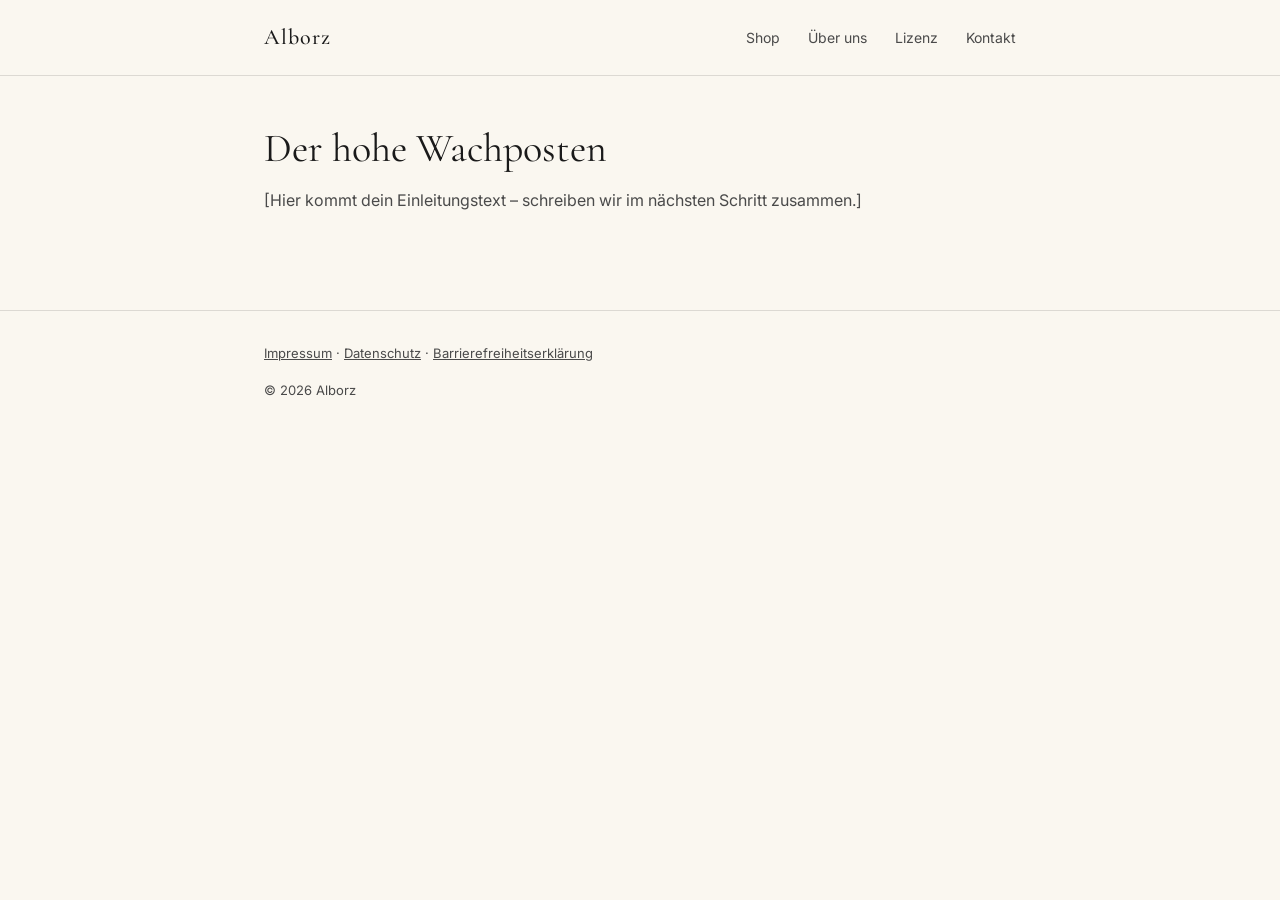
==== index.html @ f46e1f57 "Create index.html Added homepage skeleton with header, footer, and navigation" ====
<!DOCTYPE html>
<html lang="de">
<head>
  <meta charset="UTF-8">
  <meta name="viewport" content="width=device-width, initial-scale=1.0">
  <title>Alborz – Fokus-App für tiefe Arbeit</title>
  <meta name="description" content="Alborz ist eine Fokus-App für Studierende und Wissensarbeiter.">
  <link rel="stylesheet" href="style.css">
</head>
<body>
  <a href="#main" class="skip-link">Zum Hauptinhalt springen</a>

  <header>
    <div class="container nav-inner">
      <a href="index.html" class="brand">Alborz</a>
      <nav aria-label="Hauptnavigation">
        <ul>
          <li><a href="shop.html">Shop</a></li>
          <li><a href="about.html">Über uns</a></li>
          <li><a href="lizenz.html">Lizenz</a></li>
          <li><a href="kontakt.html">Kontakt</a></li>
        </ul>
      </nav>
    </div>
  </header>

  <main id="main">
    <div class="container">
      <h1>Der hohe Wachposten</h1>
      <p>[Hier kommt dein Einleitungstext – schreiben wir im nächsten Schritt zusammen.]</p>
    </div>
  </main>

  <footer>
    <div class="container">
      <p>
        <a href="impressum.html">Impressum</a> · 
        <a href="datenschutz.html">Datenschutz</a> · 
        <a href="barrierefreiheit.html">Barrierefreiheitserklärung</a>
      </p>
      <p>© 2026 Alborz</p>
    </div>
  </footer>
</body>
</html>
---- style.css ----
/* Alborz – Brand Stylesheet */
/* Definiert Farben, Schriftarten und das Grundlayout für alle Seiten */

/* Google Fonts laden – beide unter SIL Open Font License (frei nutzbar) */
@import url('https://fonts.googleapis.com/css2?family=Cormorant+Garamond:wght@400;500&family=Inter:wght@400;500&display=swap');

/* Markenfarben und Schriftarten als CSS-Variablen */
:root {
  --color-primary: #2d4a6e;         /* Bergblau – Akzentfarbe */
  --color-bg: #faf7f0;              /* Cremehintergrund */
  --color-text: #1a1a1a;            /* Haupttext */
  --color-text-muted: #4a4a4a;      /* Sekundärtext */
  --color-border: rgba(0,0,0,0.12); /* Trennlinien */
  --font-heading: 'Cormorant Garamond', Georgia, serif;
  --font-body: 'Inter', system-ui, sans-serif;
}

/* Reset */
* { box-sizing: border-box; margin: 0; padding: 0; }

body {
  font-family: var(--font-body);
  background: var(--color-bg);
  color: var(--color-text);
  line-height: 1.6;
  font-size: 16px;
}

/* Skip-Link für Tastatur-Nutzer (WCAG 2.4.1 Bypass Blocks) */
.skip-link {
  position: absolute; left: -9999px; top: 0;
  background: var(--color-primary); color: var(--color-bg);
  padding: 8px 16px; z-index: 100;
}
.skip-link:focus { left: 8px; top: 8px; }

/* Layout-Container für alle Seiten */
.container { max-width: 800px; margin: 0 auto; padding: 0 24px; }

/* Header & Navigation */
header { border-bottom: 0.5px solid var(--color-border); padding: 20px 0; }
.nav-inner { display: flex; justify-content: space-between; align-items: center; flex-wrap: wrap; gap: 16px; }
.brand {
  font-family: var(--font-heading); font-size: 22px; font-weight: 500;
  letter-spacing: 1px; color: var(--color-text); text-decoration: none;
}
nav ul { display: flex; gap: 28px; list-style: none; flex-wrap: wrap; }
nav a { color: var(--color-text-muted); text-decoration: none; font-size: 14px; }
nav a:hover, nav a:focus { color: var(--color-primary); text-decoration: underline; }

/* Typografie */
h1, h2, h3 { font-family: var(--font-heading); font-weight: 400; line-height: 1.2; margin-bottom: 16px; }
h1 { font-size: 40px; }
h2 { font-size: 28px; margin-top: 32px; }
h3 { font-size: 20px; margin-top: 24px; }
p { margin-bottom: 16px; color: var(--color-text-muted); max-width: 65ch; }
a { color: var(--color-primary); }

/* Buttons */
.btn {
  display: inline-block; padding: 12px 28px;
  background: var(--color-primary); color: var(--color-bg);
  text-decoration: none; border-radius: 4px;
  font-size: 14px; font-weight: 500; border: none; cursor: pointer;
}
.btn:hover, .btn:focus { opacity: 0.9; }
.btn-secondary {
  background: transparent; color: var(--color-text);
  border: 0.5px solid rgba(0,0,0,0.25);
}

/* Hauptbereich und Fußzeile */
main { padding: 48px 0 80px; }
footer { border-top: 0.5px solid var(--color-border); padding: 32px 0; font-size: 13px; color: var(--color-text-muted); }
footer a { color: var(--color-text-muted); }

/* Responsive für kleine Bildschirme */
@media (max-width: 600px) {
  h1 { font-size: 32px; }
  nav ul { gap: 16px; font-size: 13px; }
}
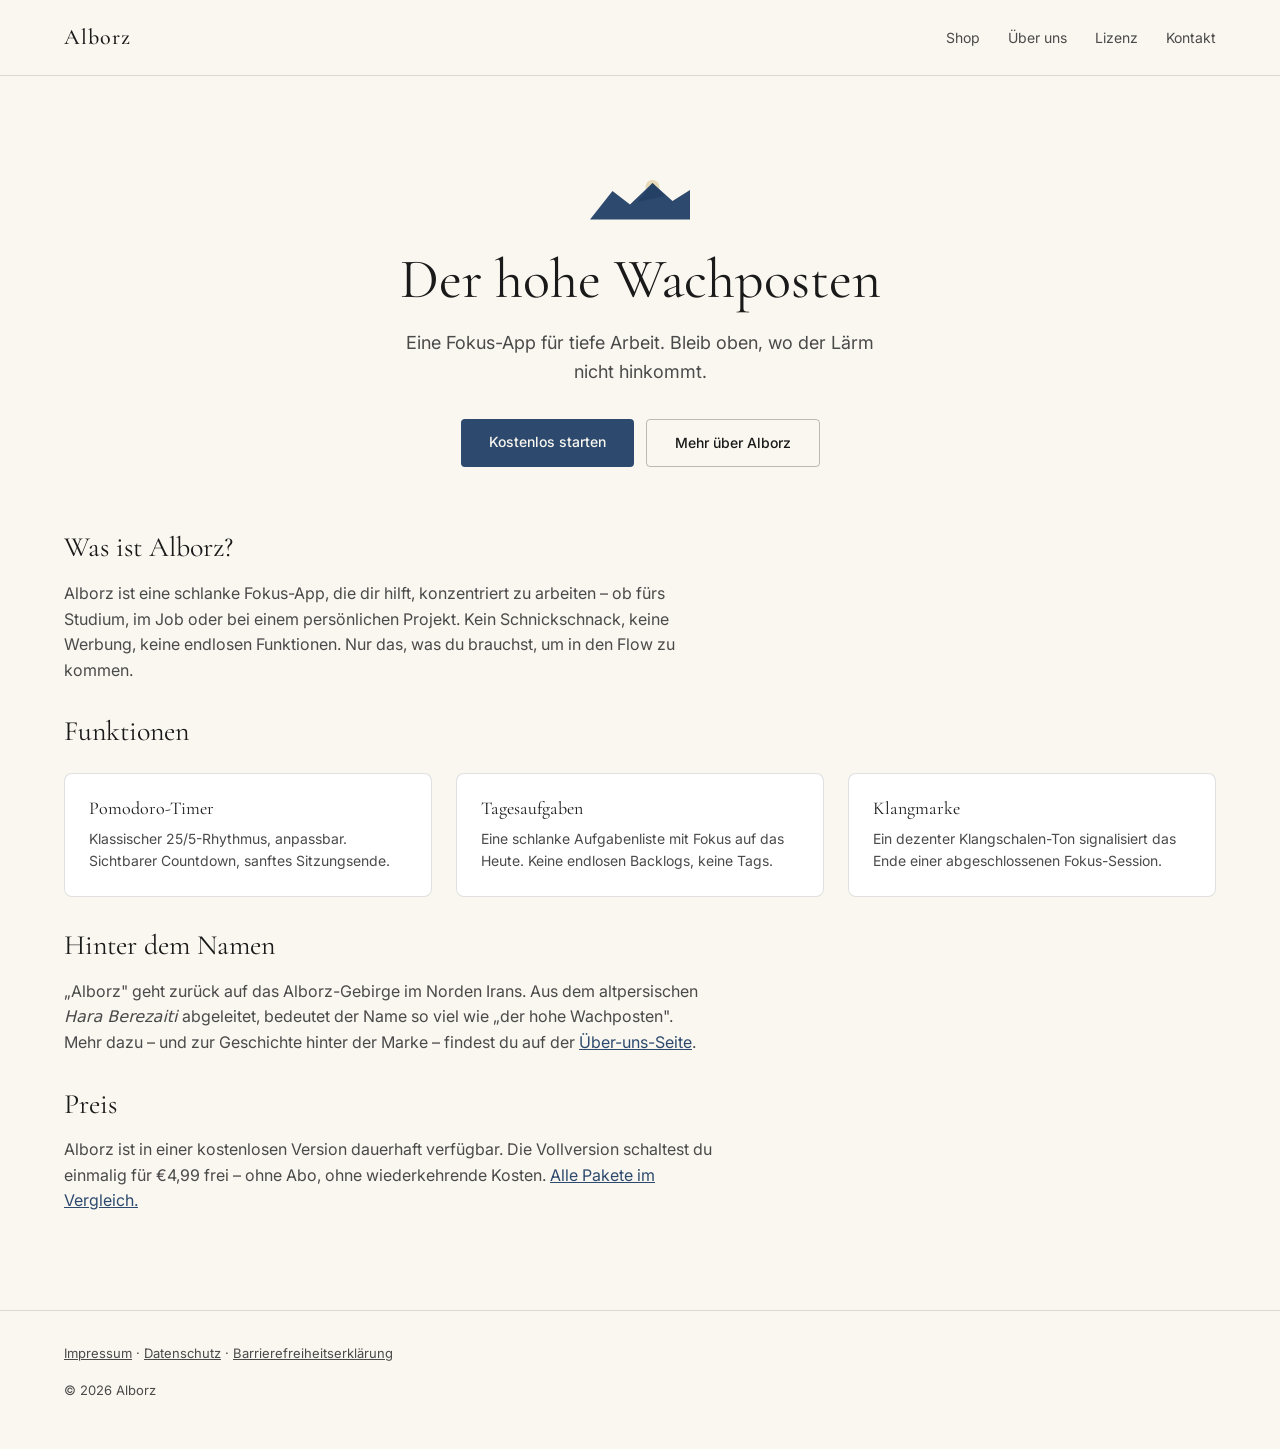
==== commit 8446fded: "Update index.html Added homepage content with hero, features, and section teasers" ====
--- a/index.html
+++ b/index.html
@@ -24,10 +24,50 @@
     </div>
   </header>
 
-  <main id="main">
+<main id="main">
+    <section class="hero">
+      <div class="container">
+        <svg viewBox="0 0 200 100" role="img" aria-labelledby="home-logo-title home-logo-desc" class="brand-mark">
+          <title id="home-logo-title">Alborz Bildmarke</title>
+          <desc id="home-logo-desc">Stilisierte Berggipfel mit aufgehender Sonne.</desc>
+          <circle cx="125" cy="30" r="14" fill="#e8d9b8"/>
+          <path d="M 0 95 L 45 38 L 80 65 L 125 22 L 165 58 L 200 36 L 200 95 Z" fill="#2d4a6e"/>
+          <path d="M 95 60 L 125 22 L 150 48" fill="#1e3a5f" opacity="0.55"/>
+        </svg>
+        <h1>Der hohe Wachposten</h1>
+        <p class="subtitle">Eine Fokus-App für tiefe Arbeit. Bleib oben, wo der Lärm nicht hinkommt.</p>
+        <div class="cta-group">
+          <a href="shop.html" class="btn">Kostenlos starten</a>
+          <a href="about.html" class="btn btn-secondary">Mehr über Alborz</a>
+        </div>
+      </div>
+    </section>
+
     <div class="container">
-      <h1>Der hohe Wachposten</h1>
-      <p>[Hier kommt dein Einleitungstext – schreiben wir im nächsten Schritt zusammen.]</p>
+      <h2>Was ist Alborz?</h2>
+      <p>Alborz ist eine schlanke Fokus-App, die dir hilft, konzentriert zu arbeiten – ob fürs Studium, im Job oder bei einem persönlichen Projekt. Kein Schnickschnack, keine Werbung, keine endlosen Funktionen. Nur das, was du brauchst, um in den Flow zu kommen.</p>
+
+      <h2>Funktionen</h2>
+      <div class="features-grid">
+        <article class="feature-card">
+          <h3>Pomodoro-Timer</h3>
+          <p>Klassischer 25/5-Rhythmus, anpassbar. Sichtbarer Countdown, sanftes Sitzungsende.</p>
+        </article>
+        <article class="feature-card">
+          <h3>Tagesaufgaben</h3>
+          <p>Eine schlanke Aufgabenliste mit Fokus auf das Heute. Keine endlosen Backlogs, keine Tags.</p>
+        </article>
+        <article class="feature-card">
+          <h3>Klangmarke</h3>
+          <p>Ein dezenter Klangschalen-Ton signalisiert das Ende einer abgeschlossenen Fokus-Session.</p>
+        </article>
+      </div>
+
+      <h2>Hinter dem Namen</h2>
+      <p>„Alborz" geht zurück auf das Alborz-Gebirge im Norden Irans. Aus dem altpersischen <em>Hara Berezaiti</em> abgeleitet, bedeutet der Name so viel wie „der hohe Wachposten". Mehr dazu – und zur Geschichte hinter der Marke – findest du auf der <a href="about.html">Über-uns-Seite</a>.</p>
+
+      <h2>Preis</h2>
+      <p>Alborz ist in einer kostenlosen Version dauerhaft verfügbar. Die Vollversion schaltest du einmalig für €4,99 frei – ohne Abo, ohne wiederkehrende Kosten. <a href="shop.html">Alle Pakete im Vergleich.</a></p>
     </div>
   </main>
 
--- a/style.css
+++ b/style.css
@@ -35,7 +35,7 @@
 .skip-link:focus { left: 8px; top: 8px; }
 
 /* Layout-Container für alle Seiten */
-.container { max-width: 800px; margin: 0 auto; padding: 0 24px; }
+.container { max-width: 1200px; margin: 0 auto; padding: 0 24px; }
 
 /* Header & Navigation */
 header { border-bottom: 0.5px solid var(--color-border); padding: 20px 0; }
@@ -79,3 +79,167 @@
   h1 { font-size: 32px; }
   nav ul { gap: 16px; font-size: 13px; }
 }
+/* Formulare */
+.form-group { margin-bottom: 20px; }
+.form-group label {
+  display: block; font-size: 14px; font-weight: 500;
+  margin-bottom: 6px; color: var(--color-text);
+}
+.form-group input[type="text"],
+.form-group input[type="email"],
+.form-group textarea {
+  width: 100%; max-width: 600px; padding: 10px 12px;
+  border: 0.5px solid rgba(0,0,0,0.35); border-radius: 4px;
+  background: #fff; font-family: var(--font-body);
+  font-size: 14px; color: var(--color-text);
+}
+.form-group input:focus,
+.form-group textarea:focus {
+  outline: 2px solid var(--color-primary);
+  outline-offset: 2px; border-color: var(--color-primary);
+}
+.form-checkbox { display: flex; align-items: flex-start; gap: 10px; }
+.form-checkbox input { margin-top: 4px; }
+.form-checkbox label { margin-bottom: 0; font-weight: 400; font-size: 14px; line-height: 1.5; }
+.form-note { font-size: 13px; color: var(--color-text-muted); margin-bottom: 16px; }
+.mock-notice {
+  margin-top: 32px; padding: 16px;
+  background: rgba(45, 74, 110, 0.06);
+  border-left: 3px solid var(--color-primary);
+  font-size: 14px; color: var(--color-text);
+}
+/* Sprachumschalter */
+.lang-switcher {
+  text-align: right;
+  font-size: 14px;
+  margin-bottom: 8px;
+  color: var(--color-text-muted);
+}
+.lang-switcher a {
+  text-decoration: none;
+  color: var(--color-primary);
+  padding: 0 4px;
+}
+.lang-switcher a[aria-current="page"] {
+  font-weight: 500;
+  color: var(--color-text);
+  text-decoration: none;
+}
+.lang-switcher a:not([aria-current="page"]):hover {
+  text-decoration: underline;
+}
+.lang-note {
+  font-size: 14px;
+  color: var(--color-text-muted);
+  border-left: 3px solid var(--color-border);
+  padding-left: 12px;
+  margin-bottom: 24px;
+}
+/* Markendarstellung */
+figure {
+  margin: 24px 0 8px;
+  padding: 24px;
+  background: #fff;
+  border: 0.5px solid var(--color-border);
+  border-radius: 4px;
+  text-align: center;
+}
+figure svg { max-width: 100%; height: auto; }
+figcaption {
+  margin-top: 12px;
+  font-size: 14px;
+  color: var(--color-text-muted);
+  font-style: italic;
+}
+audio { width: 100%; max-width: 400px; }
+.nizza-list {
+  background: rgba(45, 74, 110, 0.04);
+  padding: 12px 16px;
+  border-radius: 4px;
+  margin-bottom: 16px;
+  list-style-position: inside;
+}
+/* Tabellen */
+table { width: 100%; border-collapse: collapse; margin: 16px 0 24px; font-size: 14px; }
+table caption { text-align: left; font-size: 14px; font-weight: 500; margin-bottom: 8px; color: var(--color-text); }
+th, td { text-align: left; padding: 10px 12px; border-bottom: 0.5px solid var(--color-border); vertical-align: top; }
+th { background: rgba(45, 74, 110, 0.04); font-weight: 500; color: var(--color-text); }
+td { color: var(--color-text-muted); }
+td code { font-family: ui-monospace, monospace; font-size: 13px; background: rgba(0,0,0,0.04); padding: 2px 6px; border-radius: 3px; }
+/* Shop / Pricing */
+.pricing-grid {
+  display: grid;
+  grid-template-columns: repeat(auto-fit, minmax(280px, 1fr));
+  gap: 24px;
+  margin: 24px 0 40px;
+}
+.pricing-card {
+  background: #fff;
+  border: 0.5px solid var(--color-border);
+  border-radius: 8px;
+  padding: 32px 28px;
+  display: flex;
+  flex-direction: column;
+}
+.pricing-card.featured { border: 2px solid var(--color-primary); }
+.pricing-card h3 { margin-top: 0; font-family: var(--font-heading); font-size: 28px; }
+.pricing-card .price { font-family: var(--font-heading); font-size: 40px; color: var(--color-text); margin: 8px 0 4px; }
+.pricing-card .price-detail { font-size: 13px; color: var(--color-text-muted); margin-bottom: 20px; }
+.pricing-card .features { list-style: none; padding: 0; margin: 0 0 24px; flex-grow: 1; }
+.pricing-card .features li { padding: 8px 0; font-size: 14px; color: var(--color-text-muted); border-bottom: 0.5px solid var(--color-border); }
+.pricing-card .features li:last-child { border-bottom: none; }
+.pricing-card .btn,
+.pricing-card .btn-secondary { text-align: center; width: 100%; margin-bottom: 8px; }
+.mock-disclaimer { font-size: 12px; color: var(--color-text-muted); font-style: italic; margin: 0; text-align: center; }
+.hero-mockup { margin: 32px 0 48px; padding: 0; background: transparent; border: none; }
+/* Homepage */
+.hero {
+  text-align: center;
+  padding: 48px 0 32px;
+}
+.hero .brand-mark {
+  width: 100px;
+  margin: 0 auto 24px;
+  display: block;
+}
+.hero h1 {
+  font-size: 56px;
+  margin-bottom: 16px;
+}
+.hero .subtitle {
+  font-size: 18px;
+  color: var(--color-text-muted);
+  max-width: 480px;
+  margin: 0 auto 32px;
+}
+.hero .cta-group {
+  display: flex;
+  gap: 12px;
+  justify-content: center;
+  flex-wrap: wrap;
+}
+.features-grid {
+  display: grid;
+  grid-template-columns: repeat(auto-fit, minmax(240px, 1fr));
+  gap: 24px;
+  margin: 24px 0 32px;
+}
+.feature-card {
+  padding: 24px;
+  background: #fff;
+  border: 0.5px solid var(--color-border);
+  border-radius: 8px;
+}
+.feature-card h3 {
+  font-size: 18px;
+  margin: 0 0 8px;
+  margin-top: 0;
+}
+.feature-card p {
+  font-size: 14px;
+  margin-bottom: 0;
+}
+@media (max-width: 600px) {
+  .hero h1 { font-size: 36px; }
+  .hero .subtitle { font-size: 16px; }
+}
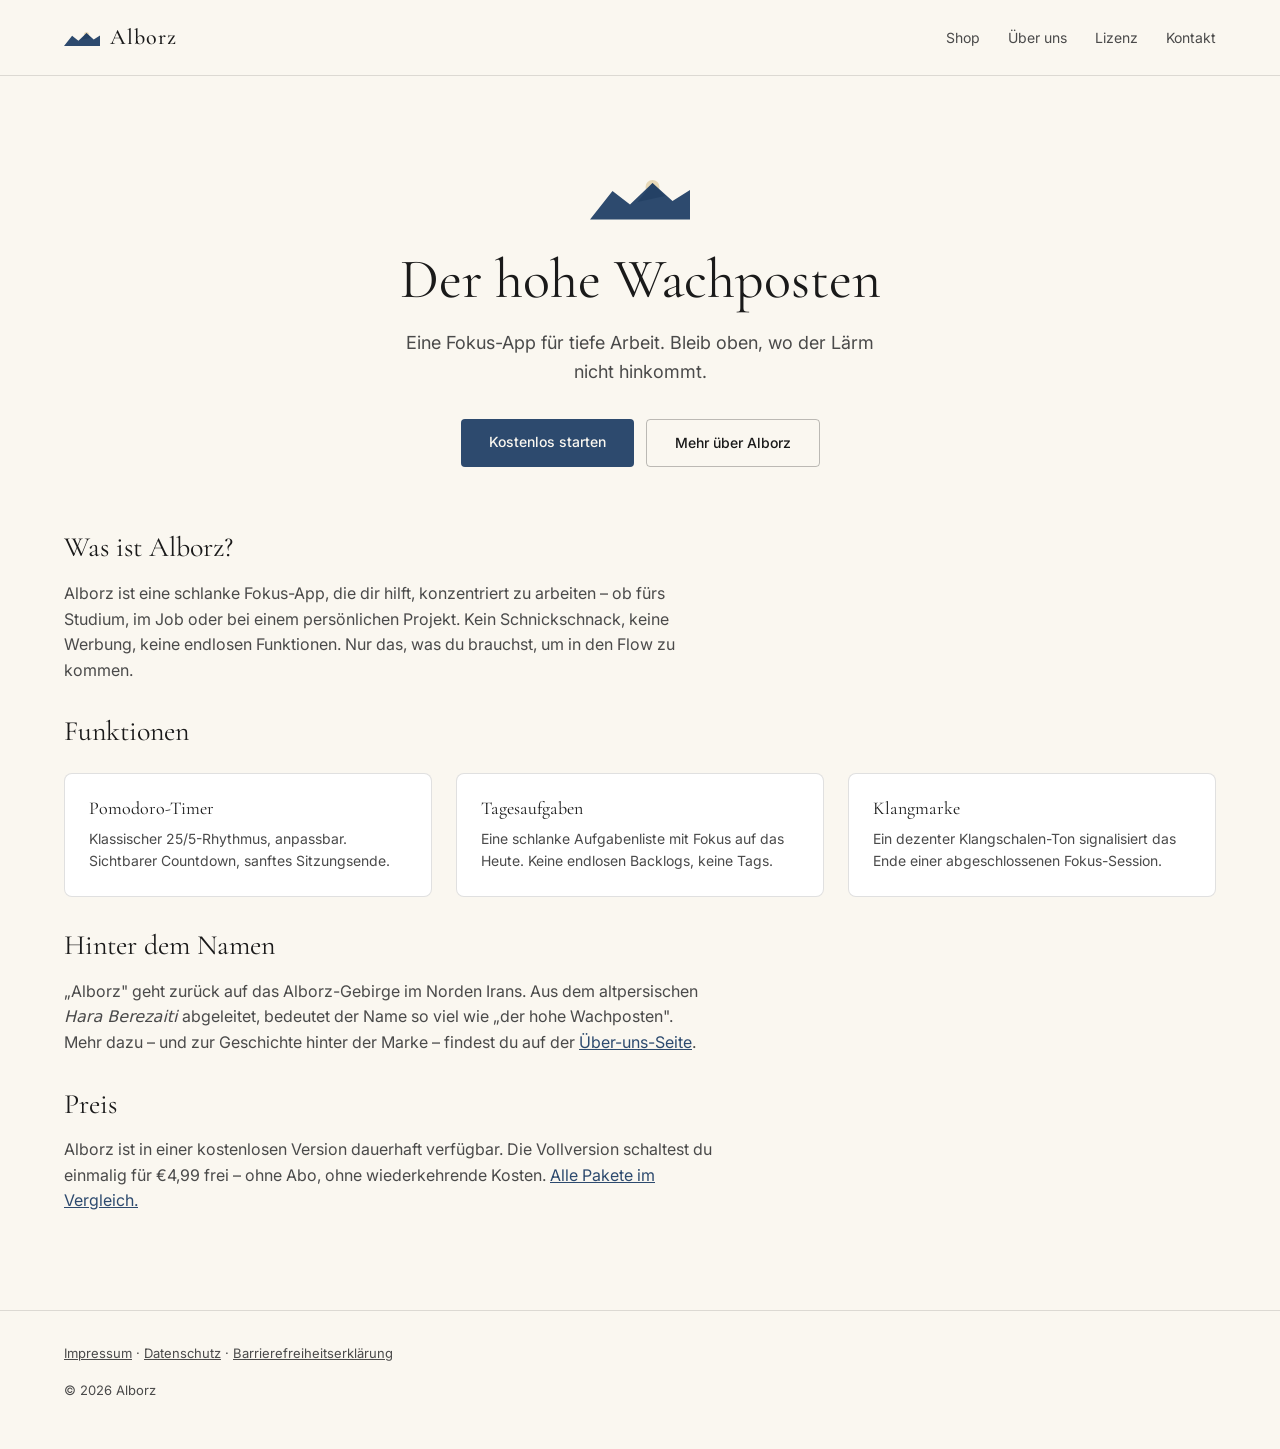
==== commit 61bbb5ec: "Update index.html Add brand icon to header" ====
--- a/index.html
+++ b/index.html
@@ -12,7 +12,14 @@
 
   <header>
     <div class="container nav-inner">
-      <a href="index.html" class="brand">Alborz</a>
+      <a href="index.html" class="brand">
+        <svg viewBox="0 0 200 100" aria-hidden="true" class="brand-icon">
+          <circle cx="125" cy="30" r="14" fill="#e8d9b8"/>
+          <path d="M 0 95 L 45 38 L 80 65 L 125 22 L 165 58 L 200 36 L 200 95 Z" fill="#2d4a6e"/>
+          <path d="M 95 60 L 125 22 L 150 48" fill="#1e3a5f" opacity="0.55"/>
+        </svg>
+        <span>Alborz</span>
+      </a>
       <nav aria-label="Hauptnavigation">
         <ul>
           <li><a href="shop.html">Shop</a></li>
--- a/style.css
+++ b/style.css
@@ -43,7 +43,9 @@
 .brand {
   font-family: var(--font-heading); font-size: 22px; font-weight: 500;
   letter-spacing: 1px; color: var(--color-text); text-decoration: none;
-}
+  display: inline-flex; align-items: center; gap: 10px;
+}
+.brand-icon { width: 36px; height: 18px; flex-shrink: 0; }
 nav ul { display: flex; gap: 28px; list-style: none; flex-wrap: wrap; }
 nav a { color: var(--color-text-muted); text-decoration: none; font-size: 14px; }
 nav a:hover, nav a:focus { color: var(--color-primary); text-decoration: underline; }
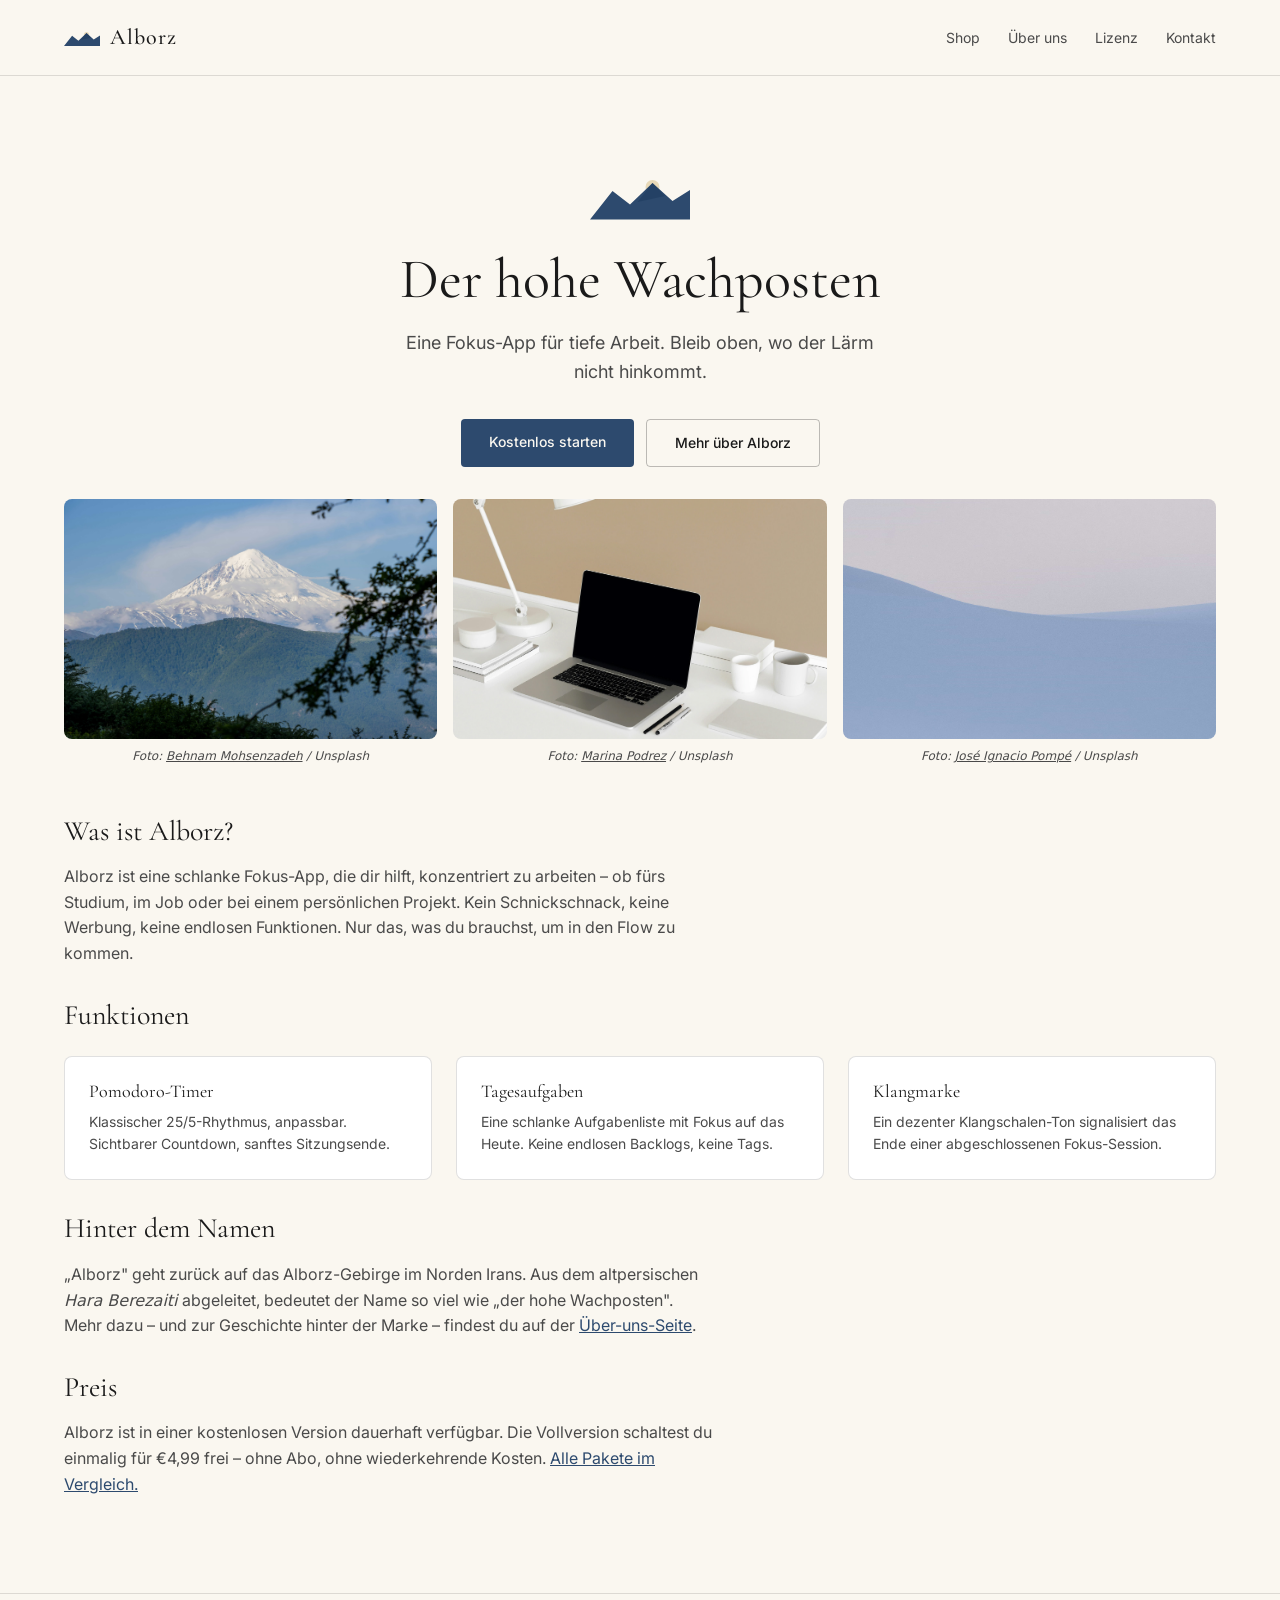
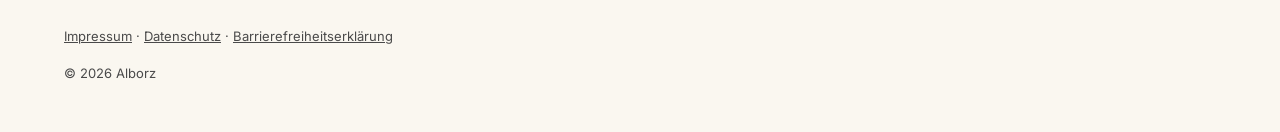
==== commit f65973f7: "Update index.html Add photo grid to homepage with attribution" ====
--- a/index.html
+++ b/index.html
@@ -48,9 +48,24 @@
           <a href="about.html" class="btn btn-secondary">Mehr über Alborz</a>
         </div>
       </div>
-    </section>
+   </section>
 
     <div class="container">
+      <div class="photo-grid">
+        <figure class="photo-card">
+          <img src="images/mountain-iran.jpg" alt="Schneebedeckter Berggipfel mit umliegendem Wald im iranischen Hochland" loading="lazy" width="800" height="533">
+          <figcaption>Foto: <a href="https://unsplash.com/@bmohsenzadeh" rel="noopener">Behnam Mohsenzadeh</a> / Unsplash</figcaption>
+        </figure>
+        <figure class="photo-card">
+          <img src="images/workspace-laptop.jpg" alt="Laptop auf einem hellen Schreibtisch in minimalistischer Umgebung mit Tageslicht" loading="lazy" width="800" height="533">
+          <figcaption>Foto: <a href="https://unsplash.com/@marinapodrez" rel="noopener">Marina Podrez</a> / Unsplash</figcaption>
+        </figure>
+        <figure class="photo-card">
+          <img src="images/slope-snow.jpg" alt="Skifahrer auf einem schneebedeckten Berghang in den argentinischen Anden" loading="lazy" width="800" height="533">
+          <figcaption>Foto: <a href="https://unsplash.com/@joseignaciopompe" rel="noopener">José Ignacio Pompé</a> / Unsplash</figcaption>
+        </figure>
+      </div>
+
       <h2>Was ist Alborz?</h2>
       <p>Alborz ist eine schlanke Fokus-App, die dir hilft, konzentriert zu arbeiten – ob fürs Studium, im Job oder bei einem persönlichen Projekt. Kein Schnickschnack, keine Werbung, keine endlosen Funktionen. Nur das, was du brauchst, um in den Flow zu kommen.</p>
 
--- a/style.css
+++ b/style.css
@@ -245,3 +245,20 @@
   .hero h1 { font-size: 36px; }
   .hero .subtitle { font-size: 16px; }
 }
+/* Photo Grid (Homepage) */
+.photo-grid {
+  display: grid;
+  grid-template-columns: repeat(auto-fit, minmax(260px, 1fr));
+  gap: 16px;
+  margin: 0 0 48px;
+}
+.photo-card { margin: 0; padding: 0; background: transparent; border: none; }
+.photo-card img {
+  width: 100%; height: 240px; object-fit: cover;
+  border-radius: 8px; display: block;
+}
+.photo-card figcaption {
+  font-size: 12px; color: var(--color-text-muted);
+  margin-top: 8px; font-style: italic; text-align: center;
+}
+.photo-card figcaption a { color: var(--color-text-muted); }
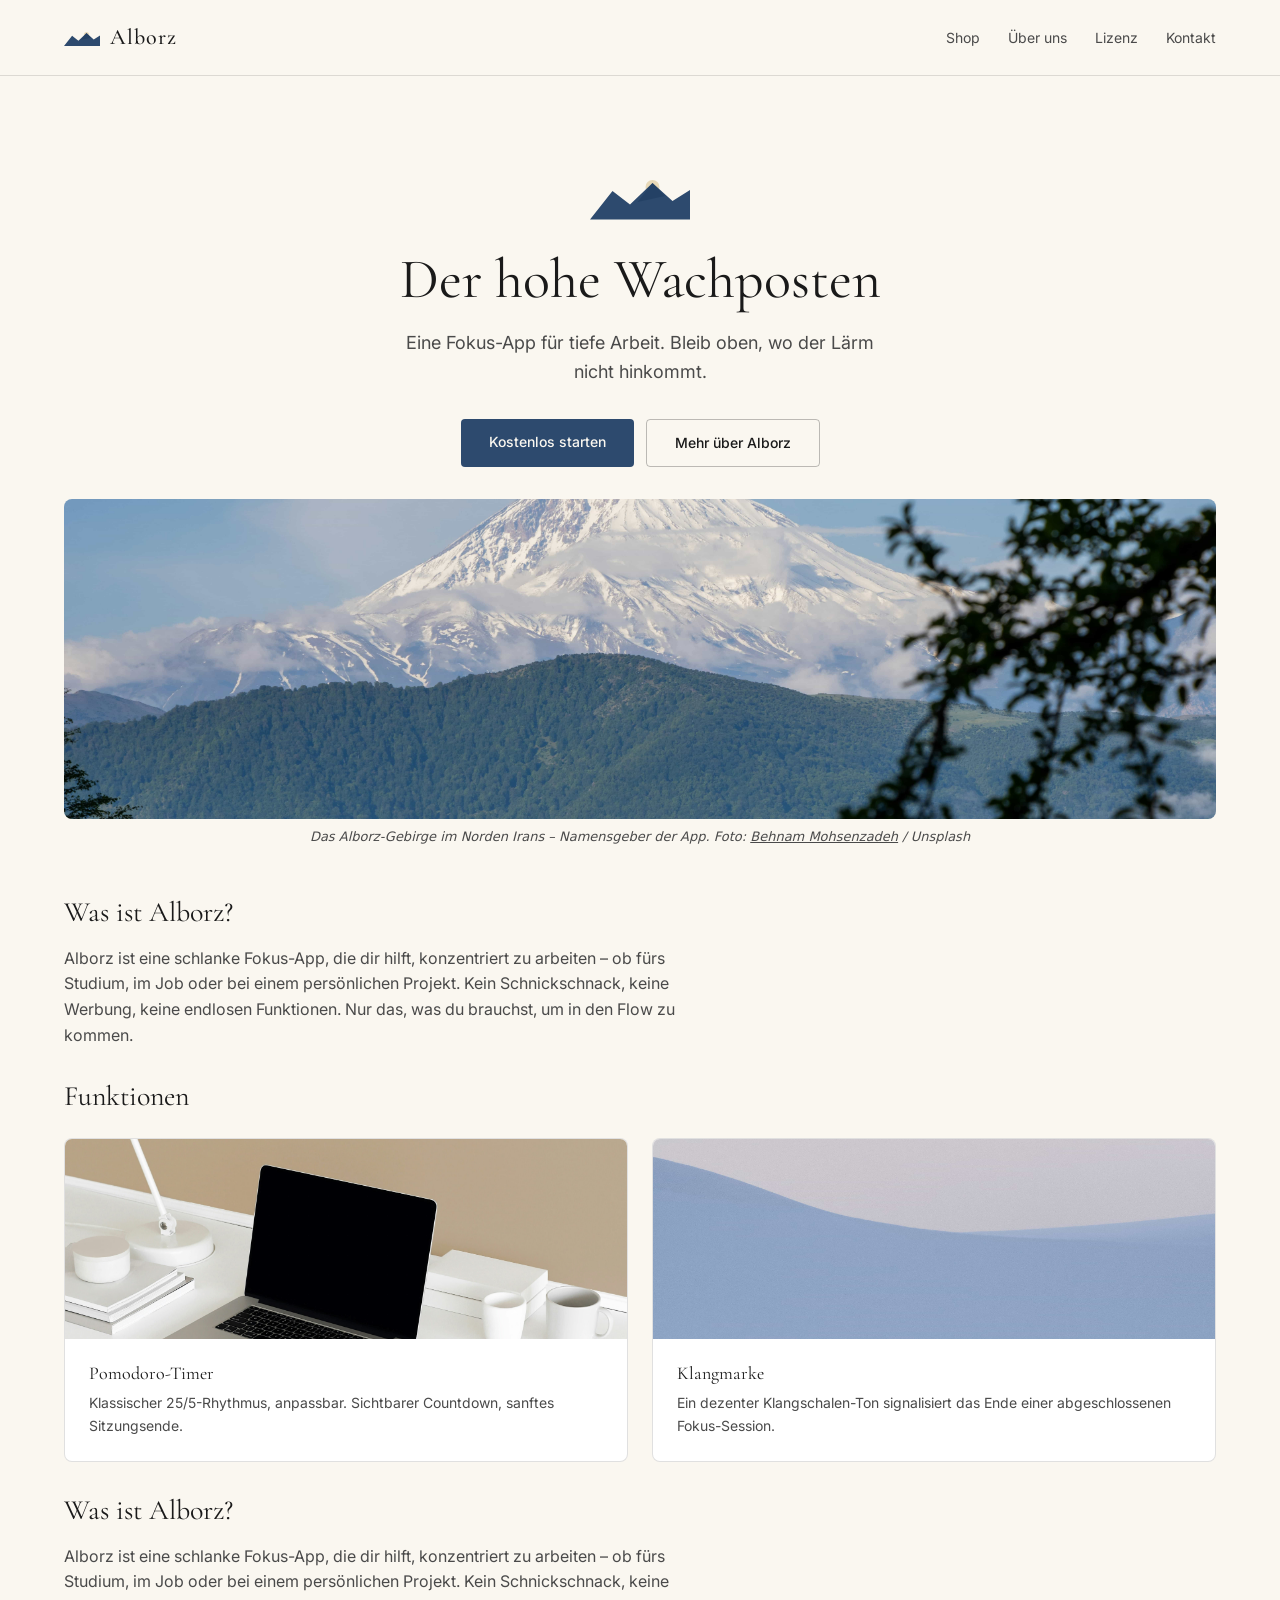
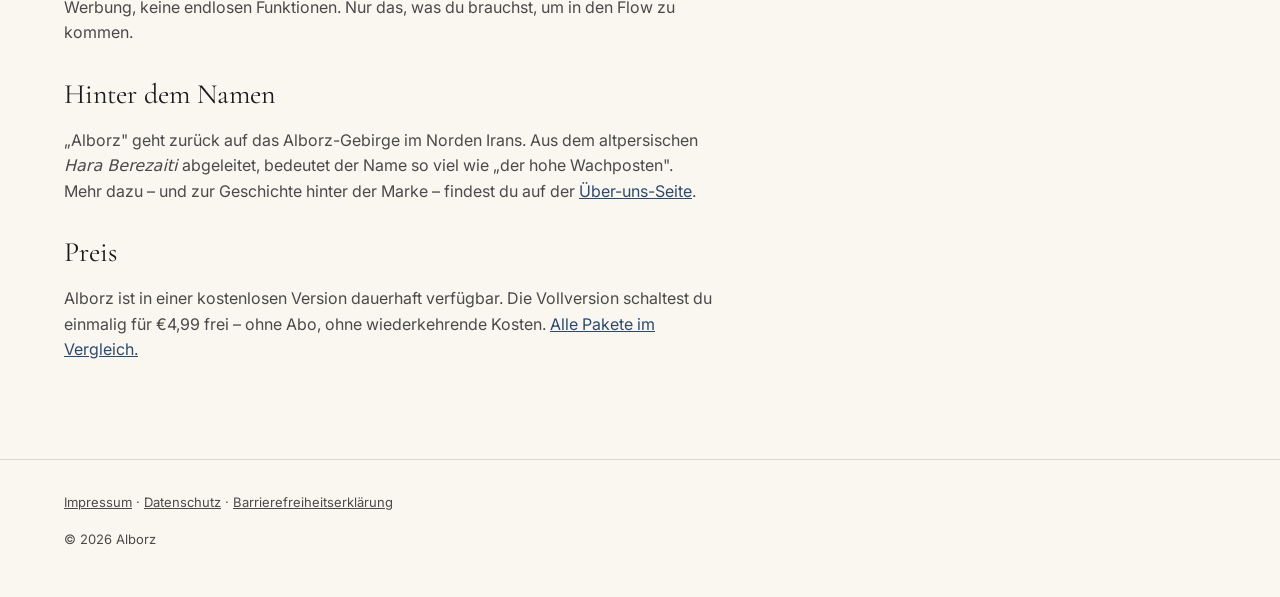
==== commit 83af20c1: "Update index.html restructured homepage: mountain hero photo + 2 features with images, removed tasks" ====
--- a/index.html
+++ b/index.html
@@ -51,39 +51,34 @@
    </section>
 
     <div class="container">
-      <div class="photo-grid">
-        <figure class="photo-card">
-          <img src="images/mountain-iran.jpg" alt="Schneebedeckter Berggipfel mit umliegendem Wald im iranischen Hochland" loading="lazy" width="800" height="533">
-          <figcaption>Foto: <a href="https://unsplash.com/@bmohsenzadeh" rel="noopener">Behnam Mohsenzadeh</a> / Unsplash</figcaption>
-        </figure>
-        <figure class="photo-card">
-          <img src="images/workspace-laptop.jpg" alt="Laptop auf einem hellen Schreibtisch in minimalistischer Umgebung mit Tageslicht" loading="lazy" width="800" height="533">
-          <figcaption>Foto: <a href="https://unsplash.com/@marinapodrez" rel="noopener">Marina Podrez</a> / Unsplash</figcaption>
-        </figure>
-        <figure class="photo-card">
-          <img src="images/slope-snow.jpg" alt="Skifahrer auf einem schneebedeckten Berghang in den argentinischen Anden" loading="lazy" width="800" height="533">
-          <figcaption>Foto: <a href="https://unsplash.com/@joseignaciopompe" rel="noopener">José Ignacio Pompé</a> / Unsplash</figcaption>
-        </figure>
-      </div>
+<figure class="hero-photo">
+        <img src="images/mountain-iran.jpg" alt="Schneebedeckter Berggipfel mit umliegendem Wald im iranischen Hochland" loading="lazy" width="1600" height="1067">
+        <figcaption>Das Alborz-Gebirge im Norden Irans – Namensgeber der App. Foto: <a href="https://unsplash.com/@bmohsenzadeh" rel="noopener">Behnam Mohsenzadeh</a> / Unsplash</figcaption>
+      </figure>
 
       <h2>Was ist Alborz?</h2>
       <p>Alborz ist eine schlanke Fokus-App, die dir hilft, konzentriert zu arbeiten – ob fürs Studium, im Job oder bei einem persönlichen Projekt. Kein Schnickschnack, keine Werbung, keine endlosen Funktionen. Nur das, was du brauchst, um in den Flow zu kommen.</p>
 
       <h2>Funktionen</h2>
       <div class="features-grid">
-        <article class="feature-card">
-          <h3>Pomodoro-Timer</h3>
-          <p>Klassischer 25/5-Rhythmus, anpassbar. Sichtbarer Countdown, sanftes Sitzungsende.</p>
+        <article class="feature-card has-image">
+          <img src="images/workspace-laptop.jpg" alt="Laptop auf einem hellen Schreibtisch in minimalistischer Umgebung" loading="lazy" width="800" height="533" class="feature-image">
+          <div class="feature-content">
+            <h3>Pomodoro-Timer</h3>
+            <p>Klassischer 25/5-Rhythmus, anpassbar. Sichtbarer Countdown, sanftes Sitzungsende.</p>
+          </div>
         </article>
-        <article class="feature-card">
-          <h3>Tagesaufgaben</h3>
-          <p>Eine schlanke Aufgabenliste mit Fokus auf das Heute. Keine endlosen Backlogs, keine Tags.</p>
-        </article>
-        <article class="feature-card">
-          <h3>Klangmarke</h3>
-          <p>Ein dezenter Klangschalen-Ton signalisiert das Ende einer abgeschlossenen Fokus-Session.</p>
+        <article class="feature-card has-image">
+          <img src="images/slope-snow.jpg" alt="Skifahrer auf einem schneebedeckten Berghang in den argentinischen Anden" loading="lazy" width="800" height="533" class="feature-image">
+          <div class="feature-content">
+            <h3>Klangmarke</h3>
+            <p>Ein dezenter Klangschalen-Ton signalisiert das Ende einer abgeschlossenen Fokus-Session.</p>
+          </div>
         </article>
       </div>
+
+      <h2>Was ist Alborz?</h2>
+      <p>Alborz ist eine schlanke Fokus-App, die dir hilft, konzentriert zu arbeiten – ob fürs Studium, im Job oder bei einem persönlichen Projekt. Kein Schnickschnack, keine Werbung, keine endlosen Funktionen. Nur das, was du brauchst, um in den Flow zu kommen.</p>
 
       <h2>Hinter dem Namen</h2>
       <p>„Alborz" geht zurück auf das Alborz-Gebirge im Norden Irans. Aus dem altpersischen <em>Hara Berezaiti</em> abgeleitet, bedeutet der Name so viel wie „der hohe Wachposten". Mehr dazu – und zur Geschichte hinter der Marke – findest du auf der <a href="about.html">Über-uns-Seite</a>.</p>
--- a/style.css
+++ b/style.css
@@ -262,3 +262,26 @@
   margin-top: 8px; font-style: italic; text-align: center;
 }
 .photo-card figcaption a { color: var(--color-text-muted); }
+/* Feature card with image */
+.feature-card.has-image { padding: 0; overflow: hidden; }
+.feature-card.has-image .feature-image {
+  width: 100%; height: 200px;
+  object-fit: cover; display: block;
+}
+.feature-card.has-image .feature-content { padding: 24px; }
+
+/* Hero photo (single mountain photo at top of homepage) */
+.hero-photo {
+  margin: 0 0 48px; padding: 0;
+  background: transparent; border: none;
+}
+.hero-photo img {
+  width: 100%; height: 320px;
+  object-fit: cover; border-radius: 8px;
+  display: block;
+}
+.hero-photo figcaption {
+  font-size: 13px; color: var(--color-text-muted);
+  font-style: italic; text-align: center; margin-top: 8px;
+}
+.hero-photo figcaption a { color: var(--color-text-muted); }
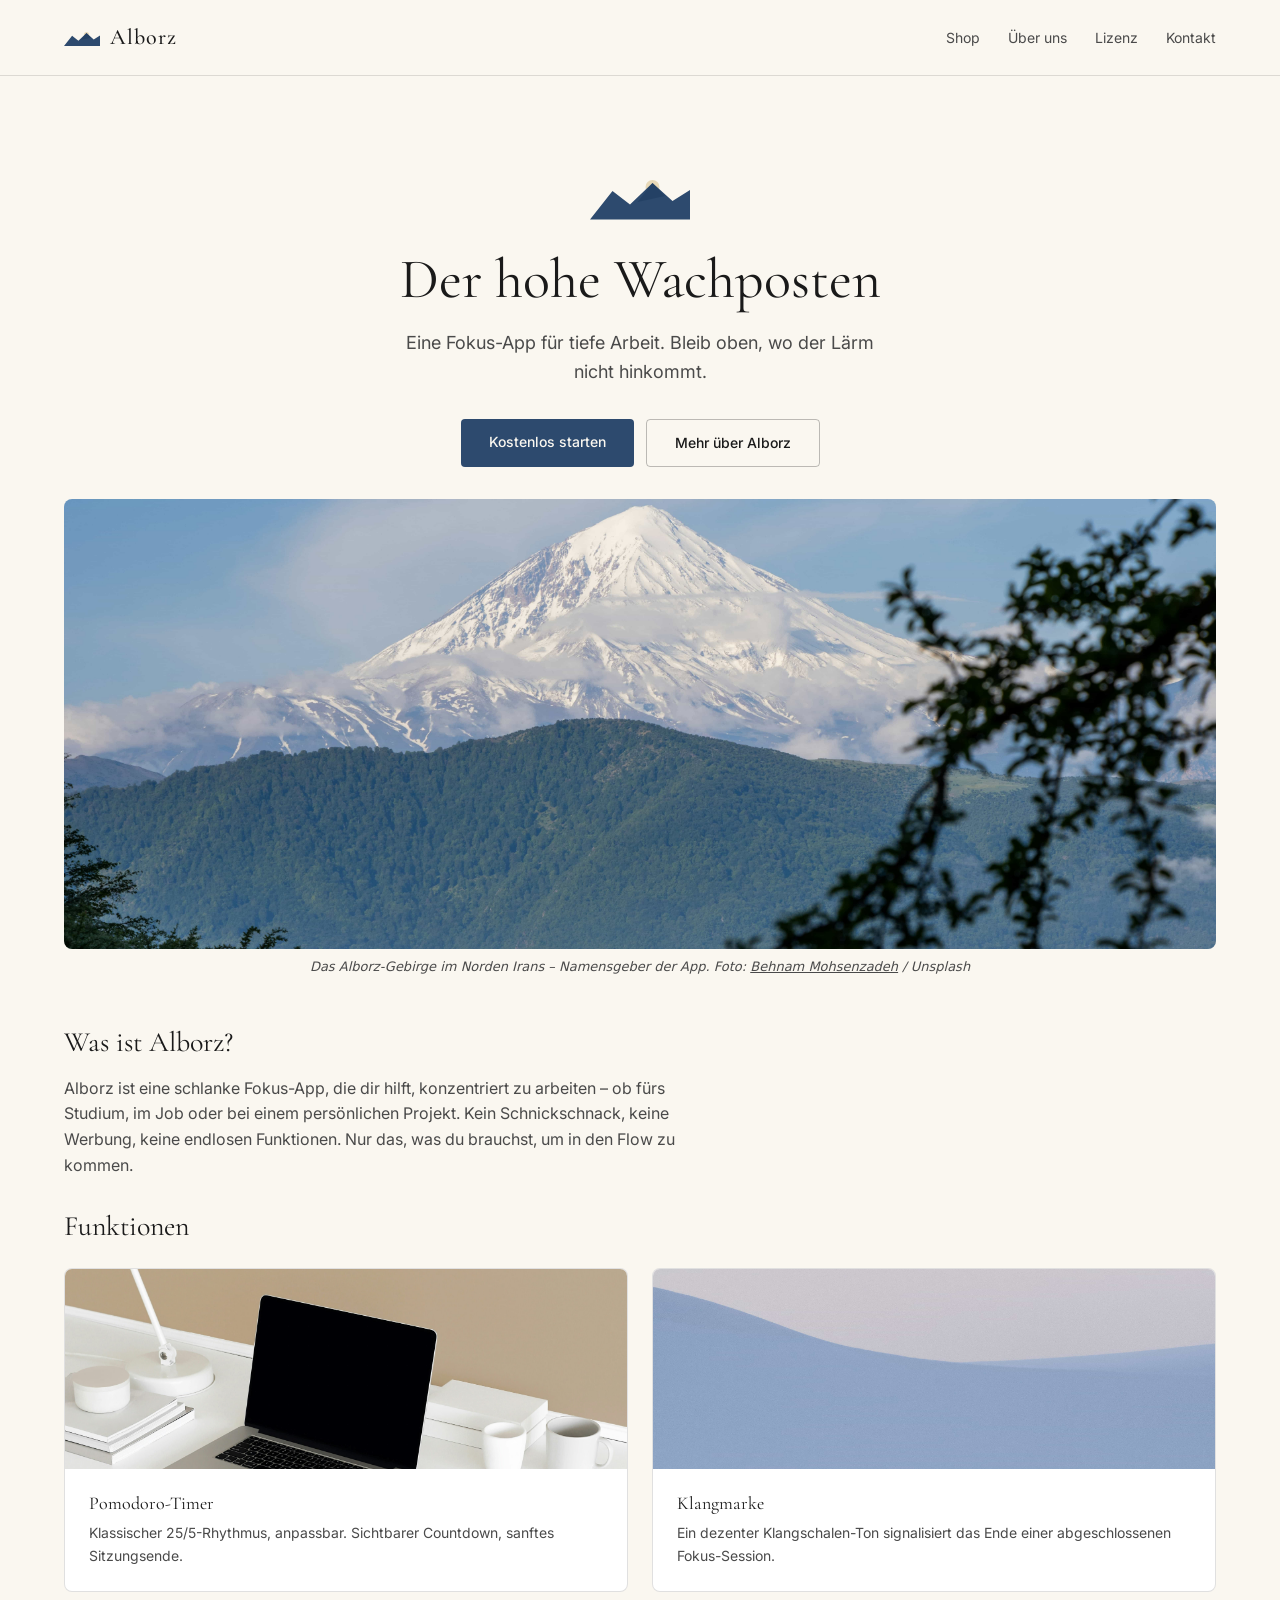
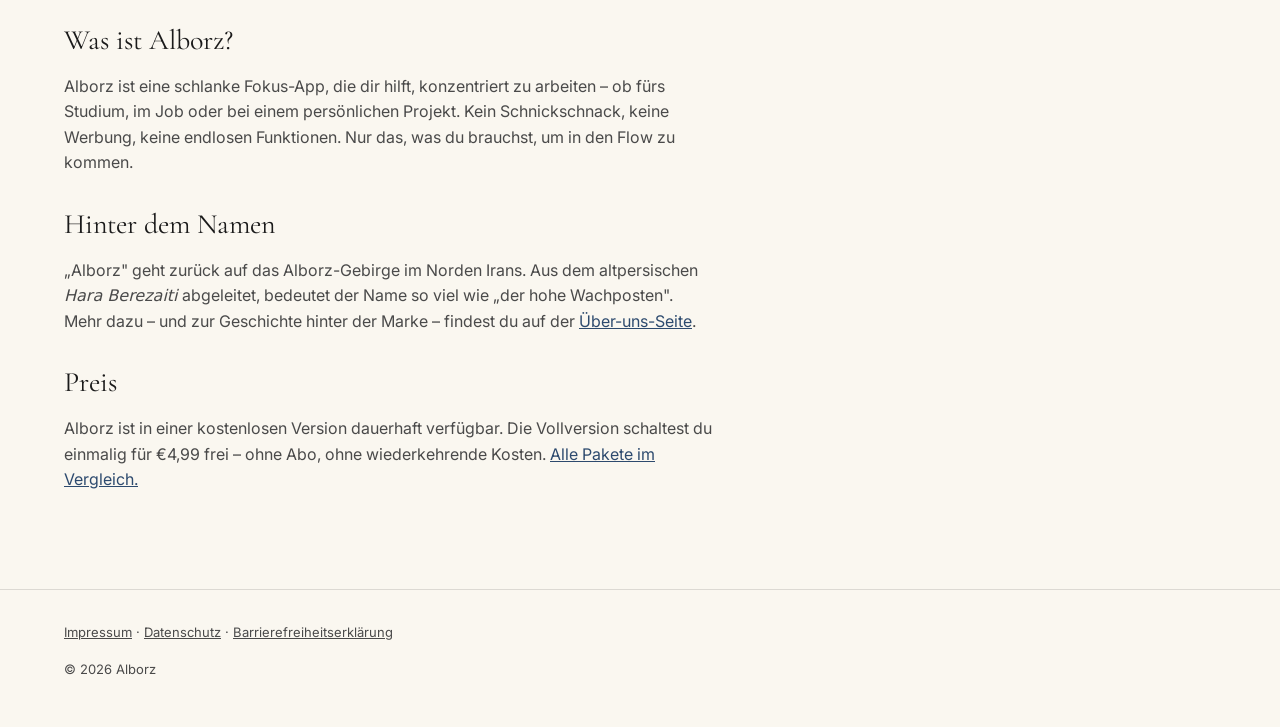
==== commit af828394: "Update index.html updated alt text for slope-snow photo" ====
--- a/index.html
+++ b/index.html
@@ -69,8 +69,7 @@
           </div>
         </article>
         <article class="feature-card has-image">
-          <img src="images/slope-snow.jpg" alt="Skifahrer auf einem schneebedeckten Berghang in den argentinischen Anden" loading="lazy" width="800" height="533" class="feature-image">
-          <div class="feature-content">
+<img src="images/slope-snow.jpg" alt="Minimalistische Schneeszenerie in sanftem Hellblau- und Weißverlauf" loading="lazy" width="800" height="533" class="feature-image">          <div class="feature-content">
             <h3>Klangmarke</h3>
             <p>Ein dezenter Klangschalen-Ton signalisiert das Ende einer abgeschlossenen Fokus-Session.</p>
           </div>
--- a/style.css
+++ b/style.css
@@ -276,9 +276,10 @@
   background: transparent; border: none;
 }
 .hero-photo img {
-  width: 100%; height: 320px;
+  width: 100%; height: 450px;
   object-fit: cover; border-radius: 8px;
   display: block;
+  object-position: 90%;
 }
 .hero-photo figcaption {
   font-size: 13px; color: var(--color-text-muted);
